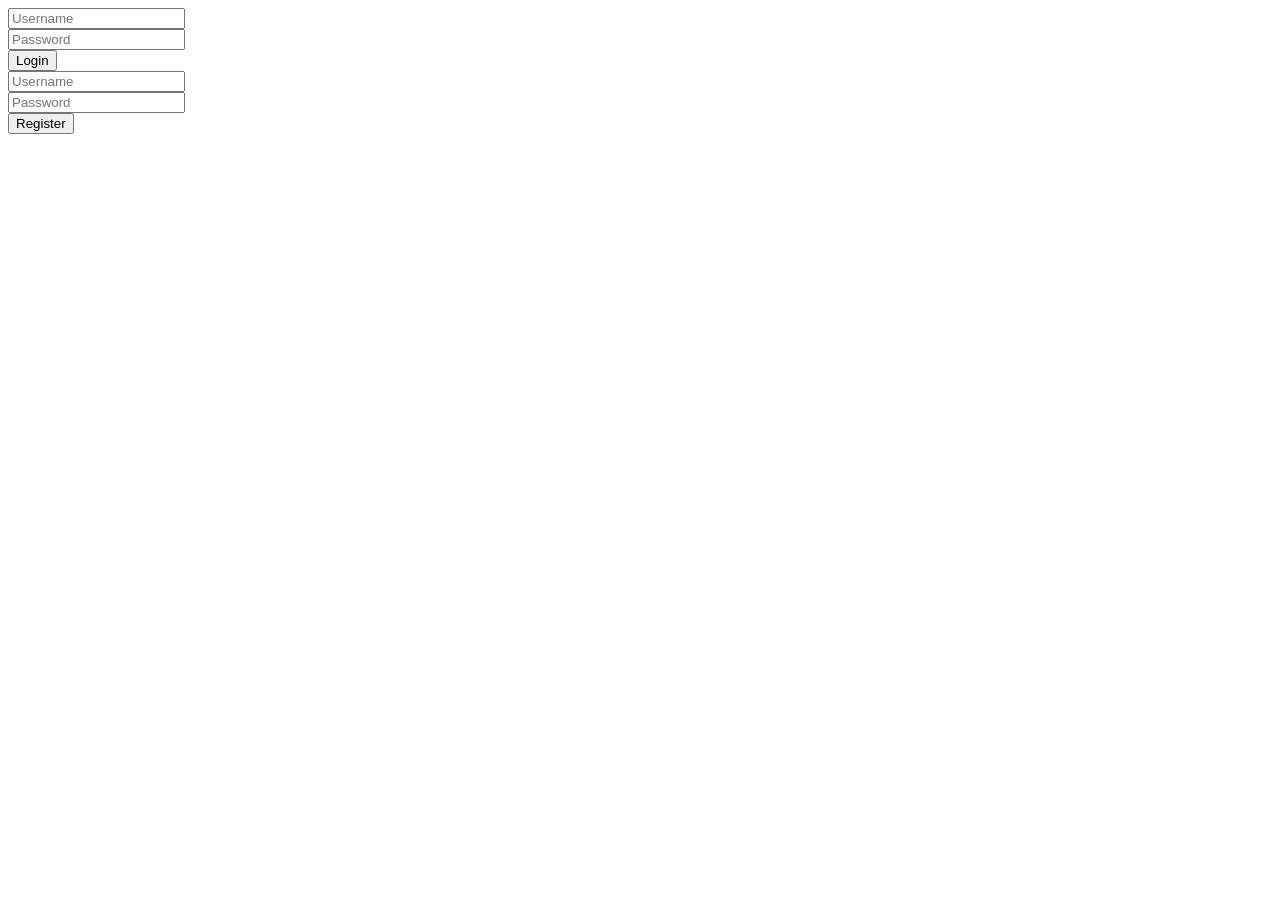
==== auth/index.html @ 900dce53 "added sku" ====
<!DOCTYPE html>

<head>
    <meta charset="utf-8">
    <title>Authentication</title>
    <script src="app.js"></script>
    <style>
        login-form {
            display: flex;
            align-content: center;
        }
    </style>
</head>

<body>
    <login-form on-login="onlogin"></login-form>
    <register-form on-register="onregister"></register-form>
    <script>
        function gotonext(refresh_token) {
            if (refresh_token) {
                localStorage.setItem('refresh_token', refresh_token)
                const params = new URLSearchParams(window.location.search)
                const next = params.get('next')
                if (next) location.replace(next)
            }

        }

        function refresh() {
            let rt = localStorage.getItem('refresh_token')
            if (rt) {
                let details = { 'refresh_token': rt }
                fetch('/api/auth/auth/refresh', {
                    method: 'POST',
                    headers: { 'Content-Type': 'application/json' },
                    body: JSON.stringify(details)
                }).then(res => {
                    res.json().then(data => {
                        gotonext(data.data.refresh_token)
                    })
                })
            }
        }
        function onlogin(details) {
            fetch('/api/auth/auth/login', {
                method: 'POST',
                headers: { 'Content-Type': 'application/json' },
                body: JSON.stringify(details)
            }).then(res => {
                res.json().then(data => {
                    gotonext(data.data.refresh_token)
                })
            })
        }
        function onregister(details) {
            fetch('/api/auth/auth/register', {
                method: 'POST',
                headers: { 'Content-Type': 'application/json' },
                body: JSON.stringify(details)
            }).then(res => {
                res.json().then(data => {
                    gotonext(data.data.refresh_token)
                })
            })
        }
        refresh()
    </script>

</body>
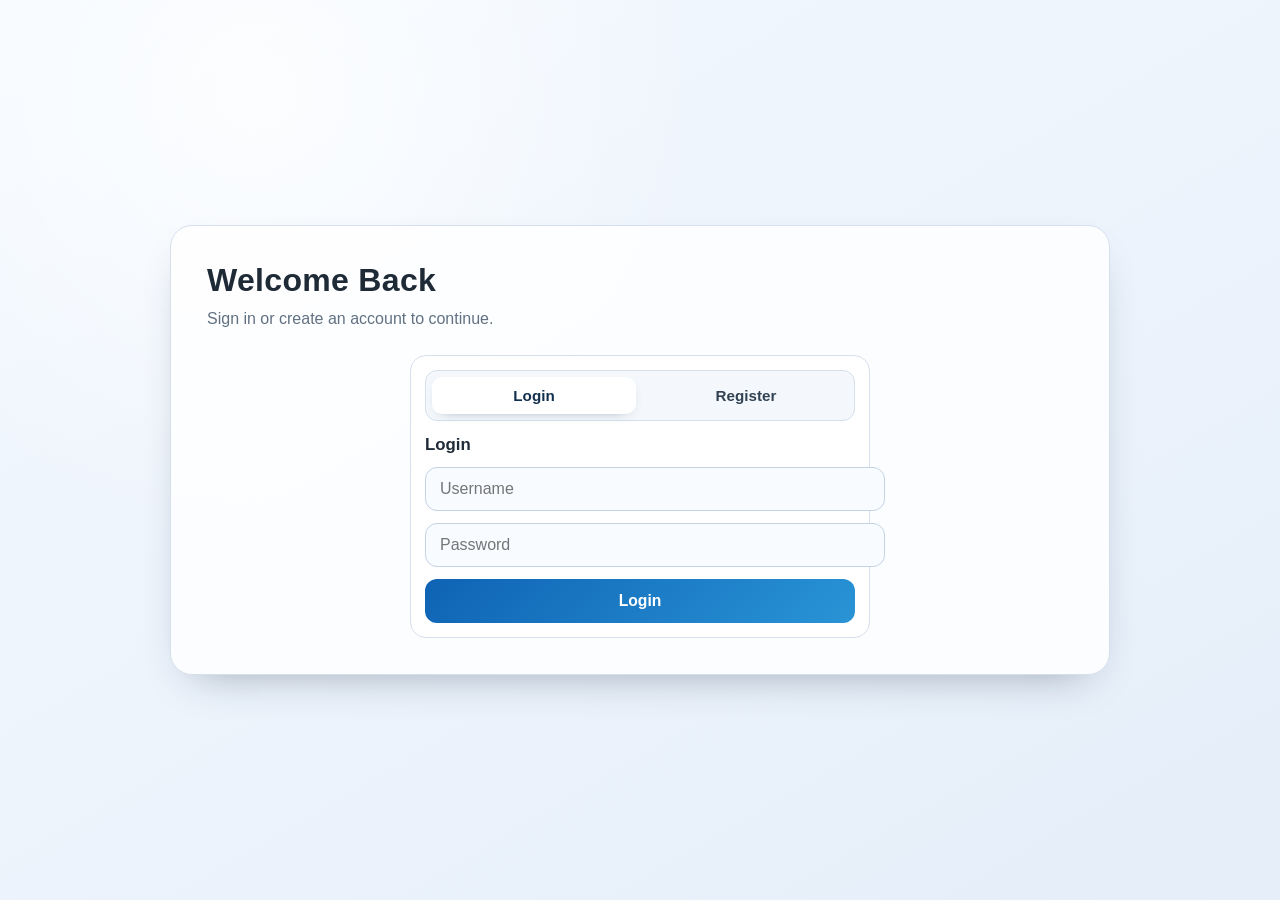
==== commit aa04b5d9: "polished auth" ====
--- a/auth/index.html
+++ b/auth/index.html
@@ -1,21 +1,157 @@
 <!DOCTYPE html>
-
+<html lang="en">
 <head>
     <meta charset="utf-8">
+    <meta name="viewport" content="width=device-width, initial-scale=1">
     <title>Authentication</title>
     <script src="app.js"></script>
     <style>
-        login-form {
+        :root {
+            --bg-top: #f4f9ff;
+            --bg-bottom: #e5eef9;
+            --surface: #ffffffd9;
+            --text-main: #1f2a37;
+            --text-muted: #617182;
+            --border: #d6e0ec;
+            --shadow: 0 18px 42px -24px rgba(23, 40, 61, 0.45);
+        }
+
+        * {
+            box-sizing: border-box;
+        }
+
+        body {
+            margin: 0;
+            min-height: 100vh;
             display: flex;
-            align-content: center;
+            align-items: center;
+            justify-content: center;
+            font-family: "Segoe UI", "Helvetica Neue", Arial, sans-serif;
+            color: var(--text-main);
+            background:
+                radial-gradient(circle at 20% 10%, #ffffffc9 0%, transparent 34%),
+                linear-gradient(150deg, var(--bg-top), var(--bg-bottom));
+            padding: 20px;
+        }
+
+        main {
+            width: min(940px, 100%);
+            background: var(--surface);
+            border: 1px solid var(--border);
+            border-radius: 22px;
+            box-shadow: var(--shadow);
+            padding: clamp(20px, 4.5vw, 36px);
+        }
+
+        h1 {
+            margin: 0 0 8px;
+            font-size: clamp(1.4rem, 5vw, 2rem);
+            letter-spacing: 0.01em;
+        }
+
+        p {
+            margin: 0 0 24px;
+            color: var(--text-muted);
+            line-height: 1.45;
+        }
+
+        .auth-grid {
+            width: min(460px, 100%);
+            margin: 0 auto;
+        }
+
+        .auth-card {
+            border: 1px solid var(--border);
+            border-radius: 16px;
+            background: #fff;
+            padding: 14px;
+        }
+
+        .auth-toggle {
+            display: grid;
+            grid-template-columns: 1fr 1fr;
+            gap: 8px;
+            margin-bottom: 14px;
+            padding: 6px;
+            border: 1px solid var(--border);
+            border-radius: 12px;
+            background: #f4f8fc;
+        }
+
+        .toggle-btn {
+            border: 0;
+            border-radius: 10px;
+            padding: 10px 12px;
+            font-size: 0.95rem;
+            font-weight: 600;
+            color: #324253;
+            background: transparent;
+            cursor: pointer;
+        }
+
+        .toggle-btn.active {
+            color: #12304e;
+            background: #fff;
+            box-shadow: 0 4px 14px -10px rgba(18, 48, 78, 0.8);
+        }
+
+        .auth-card h2 {
+            margin: 4px 0 12px;
+            font-size: 1.05rem;
+        }
+
+        .form-panel[hidden] {
+            display: none;
+        }
+
+        login-form,
+        register-form {
+            display: block;
+            width: 100%;
         }
     </style>
 </head>
 
 <body>
-    <login-form on-login="onlogin"></login-form>
-    <register-form on-register="onregister"></register-form>
+    <main>
+        <h1>Welcome Back</h1>
+        <p>Sign in or create an account to continue.</p>
+        <section class="auth-grid" aria-label="Authentication options">
+            <article class="auth-card">
+                <div class="auth-toggle" role="tablist" aria-label="Authentication form switcher">
+                    <button id="login-toggle" class="toggle-btn active" role="tab" aria-selected="true" aria-controls="login-panel" type="button">Login</button>
+                    <button id="register-toggle" class="toggle-btn" role="tab" aria-selected="false" aria-controls="register-panel" type="button">Register</button>
+                </div>
+                <section id="login-panel" class="form-panel" role="tabpanel" aria-labelledby="login-toggle">
+                    <h2>Login</h2>
+                    <login-form on-login="onlogin"></login-form>
+                </section>
+                <section id="register-panel" class="form-panel" role="tabpanel" aria-labelledby="register-toggle" hidden>
+                    <h2>Create Account</h2>
+                    <register-form on-register="onregister"></register-form>
+                </section>
+            </article>
+        </section>
+    </main>
     <script>
+        function setAuthMode(mode) {
+            const isLogin = mode === 'login'
+            const loginToggle = document.getElementById('login-toggle')
+            const registerToggle = document.getElementById('register-toggle')
+            const loginPanel = document.getElementById('login-panel')
+            const registerPanel = document.getElementById('register-panel')
+
+            loginToggle.classList.toggle('active', isLogin)
+            registerToggle.classList.toggle('active', !isLogin)
+            loginToggle.setAttribute('aria-selected', String(isLogin))
+            registerToggle.setAttribute('aria-selected', String(!isLogin))
+            loginPanel.hidden = !isLogin
+            registerPanel.hidden = isLogin
+        }
+
+        document.getElementById('login-toggle').addEventListener('click', () => setAuthMode('login'))
+        document.getElementById('register-toggle').addEventListener('click', () => setAuthMode('register'))
+
         function gotonext(refresh_token) {
             if (refresh_token) {
                 localStorage.setItem('refresh_token', refresh_token)
@@ -66,4 +202,5 @@
         refresh()
     </script>
 
-</body>+</body>
+</html>
